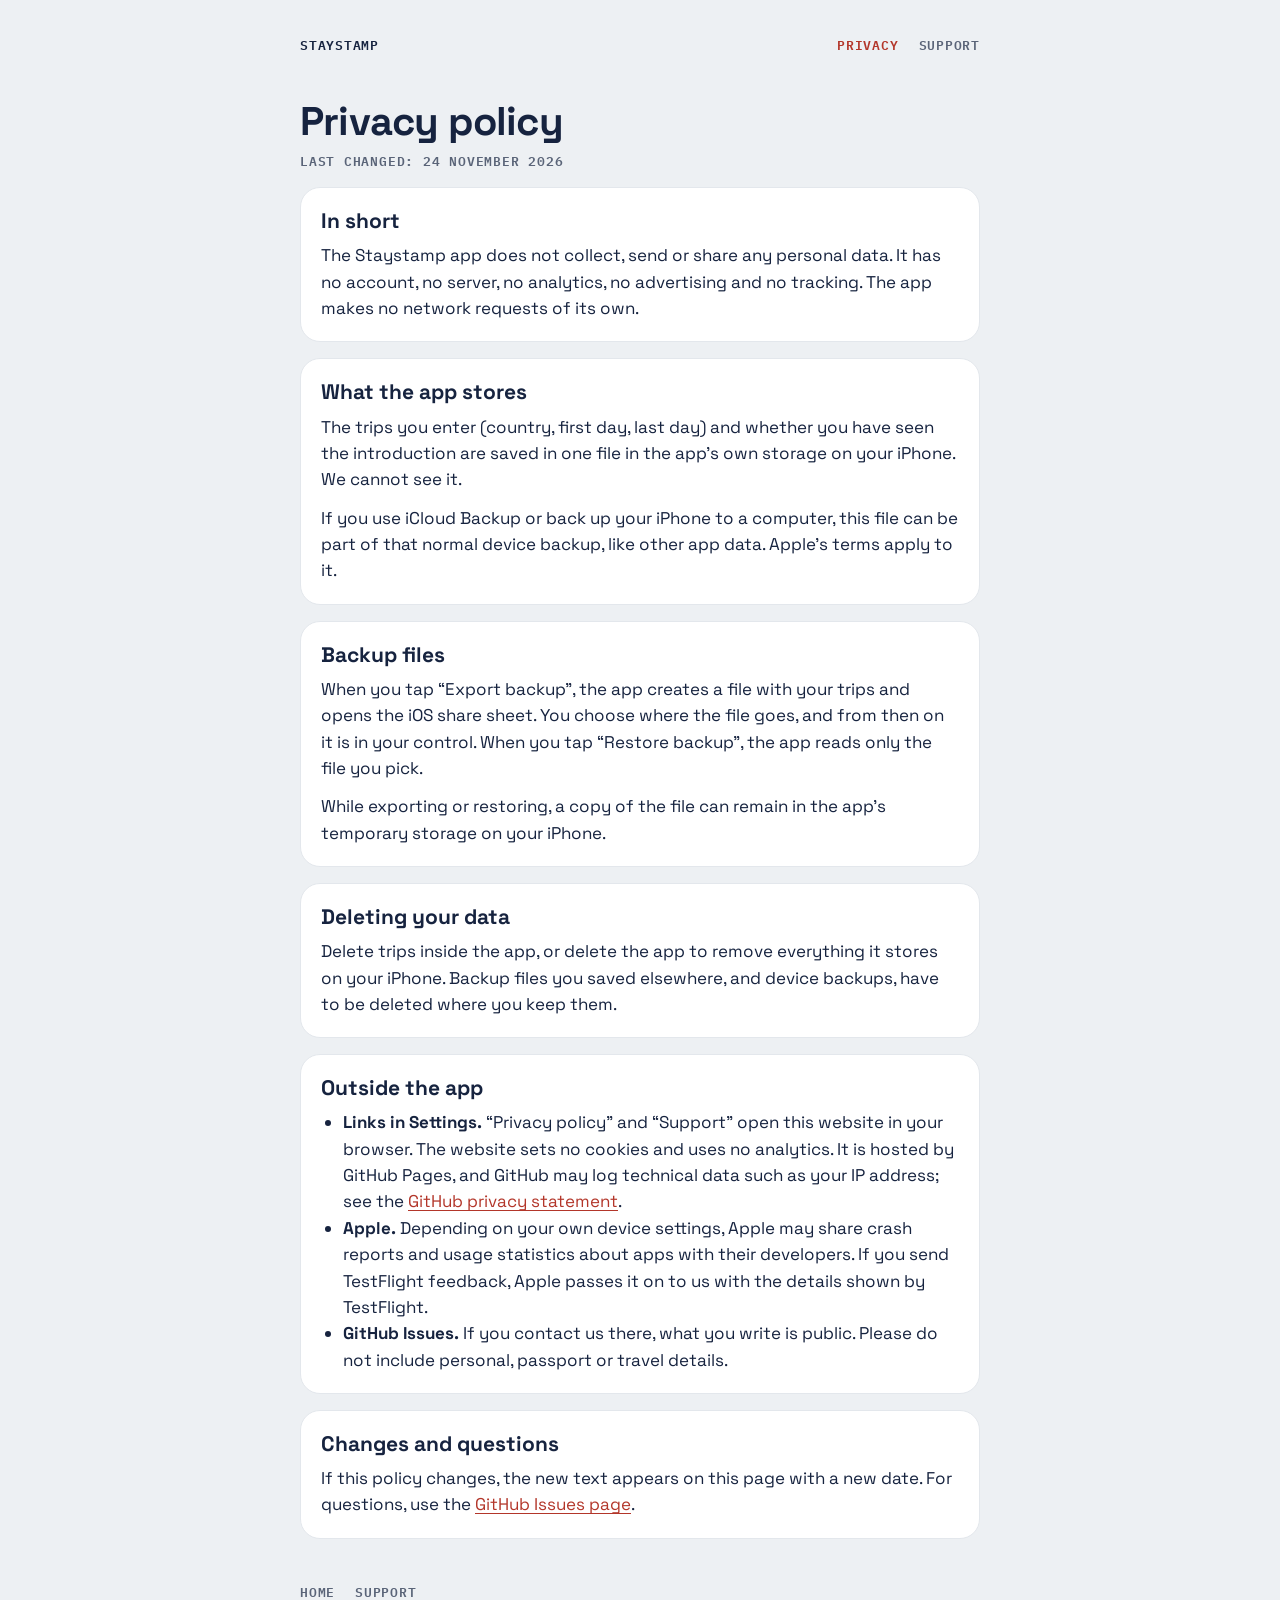
==== privacy.html @ c01c08ab "Ana sayfa, gizlilik politikası, destek sayfası ve kontrol işi" ====
<!doctype html>
<html lang="en">
<head>
  <meta charset="utf-8">
  <meta name="viewport" content="width=device-width, initial-scale=1">
  <meta name="description" content="Privacy policy of the Staystamp iPhone app: no personal data is collected, sent or shared.">
  <title>Staystamp privacy policy</title>
  <link rel="icon" href="icon.png">
  <link rel="stylesheet" href="style.css">
</head>
<body>
<div class="page">
  <header>
    <a class="brand" href="index.html">Staystamp</a>
    <nav aria-label="Pages">
      <a href="privacy.html" aria-current="page">Privacy</a>
      <a href="support.html">Support</a>
    </nav>
  </header>
  <main>
    <h1>Privacy policy</h1>
    <p class="meta">Last changed: 24 November 2026</p>

    <section>
      <h2>In short</h2>
      <p>The Staystamp app does not collect, send or share any personal data. It has no account, no server, no analytics, no advertising and no tracking. The app makes no network requests of its own.</p>
    </section>

    <section>
      <h2>What the app stores</h2>
      <p>The trips you enter (country, first day, last day) and whether you have seen the introduction are saved in one file in the app’s own storage on your iPhone. We cannot see it.</p>
      <p>If you use iCloud Backup or back up your iPhone to a computer, this file can be part of that normal device backup, like other app data. Apple’s terms apply to it.</p>
    </section>

    <section>
      <h2>Backup files</h2>
      <p>When you tap “Export backup”, the app creates a file with your trips and opens the iOS share sheet. You choose where the file goes, and from then on it is in your control. When you tap “Restore backup”, the app reads only the file you pick.</p>
      <p>While exporting or restoring, a copy of the file can remain in the app’s temporary storage on your iPhone.</p>
    </section>

    <section>
      <h2>Deleting your data</h2>
      <p>Delete trips inside the app, or delete the app to remove everything it stores on your iPhone. Backup files you saved elsewhere, and device backups, have to be deleted where you keep them.</p>
    </section>

    <section>
      <h2>Outside the app</h2>
      <ul>
        <li><strong>Links in Settings.</strong> “Privacy policy” and “Support” open this website in your browser. The website sets no cookies and uses no analytics. It is hosted by GitHub Pages, and GitHub may log technical data such as your IP address; see the <a href="https://docs.github.com/en/site-policy/privacy-policies/github-general-privacy-statement">GitHub privacy statement</a>.</li>
        <li><strong>Apple.</strong> Depending on your own device settings, Apple may share crash reports and usage statistics about apps with their developers. If you send TestFlight feedback, Apple passes it on to us with the details shown by TestFlight.</li>
        <li><strong>GitHub Issues.</strong> If you contact us there, what you write is public. Please do not include personal, passport or travel details.</li>
      </ul>
    </section>

    <section>
      <h2>Changes and questions</h2>
      <p>If this policy changes, the new text appears on this page with a new date. For questions, use the <a href="https://github.com/ardayldz8/staystamp-site/issues">GitHub Issues page</a>.</p>
    </section>
  </main>
  <footer>
    <a href="index.html">Home</a>
    <a href="support.html">Support</a>
  </footer>
</div>
</body>
</html>
---- style.css ----
@font-face { font-family: "Space Grotesk"; font-weight: 400; font-display: swap; src: url("fonts/SpaceGrotesk_400Regular.ttf"); }
@font-face { font-family: "Space Grotesk"; font-weight: 700; font-display: swap; src: url("fonts/SpaceGrotesk_700Bold.ttf"); }
@font-face { font-family: "IBM Plex Mono"; font-weight: 600; font-display: swap; src: url("fonts/IBMPlexMono_600SemiBold.ttf"); }

:root {
  color-scheme: light dark;
  --background: #edf0f3;
  --card: #ffffff;
  --ink: #16233f;
  --muted: #5a6478;
  --line: #e3e7ec;
  --red: #b3362a;
}

@media (prefers-color-scheme: dark) {
  :root {
    --background: #0f1626;
    --card: #18223a;
    --ink: #e9edf4;
    --muted: #9aa5b8;
    --line: #27324a;
    --red: #e0644f;
  }
}

* { box-sizing: border-box; }

body {
  margin: 0;
  padding: 24px 16px 48px;
  background: var(--background);
  color: var(--ink);
  font: 400 17px/1.55 "Space Grotesk", system-ui, sans-serif;
}

.page { max-width: 680px; margin: 0 auto; }

header, footer, .meta {
  color: var(--muted);
  font: 600 13px/1.5 "IBM Plex Mono", ui-monospace, monospace;
  letter-spacing: 0.06em;
  text-transform: uppercase;
}

header { display: flex; flex-wrap: wrap; align-items: center; justify-content: space-between; gap: 8px 24px; }
nav { display: flex; flex-wrap: wrap; gap: 0 20px; }
nav a, footer a { display: inline-block; padding: 12px 0; }
header a { text-decoration: none; }
header a[aria-current="page"] { color: var(--red); }
.brand { color: var(--ink); padding: 12px 0; }

h1 { margin: 32px 0 8px; font-size: 40px; line-height: 1.1; letter-spacing: -0.02em; text-wrap: balance; }
h2 { margin: 0 0 8px; font-size: 21px; line-height: 1.25; }
p, ul { margin: 0 0 12px; }
ul { padding-left: 22px; }
section > :last-child { margin-bottom: 0; }

a { color: var(--red); text-underline-offset: 3px; }
header a, footer a { color: var(--muted); }
a:focus-visible { outline: 2px solid var(--red); outline-offset: 3px; }

section { margin-top: 16px; padding: 20px; border: 1px solid var(--line); border-radius: 20px; background: var(--card); }
section.notice { border: 2px solid var(--red); }
section.notice h2 { color: var(--red); }

.stamp { display: block; width: 160px; height: 160px; margin: 32px 0 0; color: var(--red); }
.lead { font-size: 20px; line-height: 1.45; text-wrap: pretty; }
footer { margin-top: 32px; display: flex; flex-wrap: wrap; gap: 0 20px; }
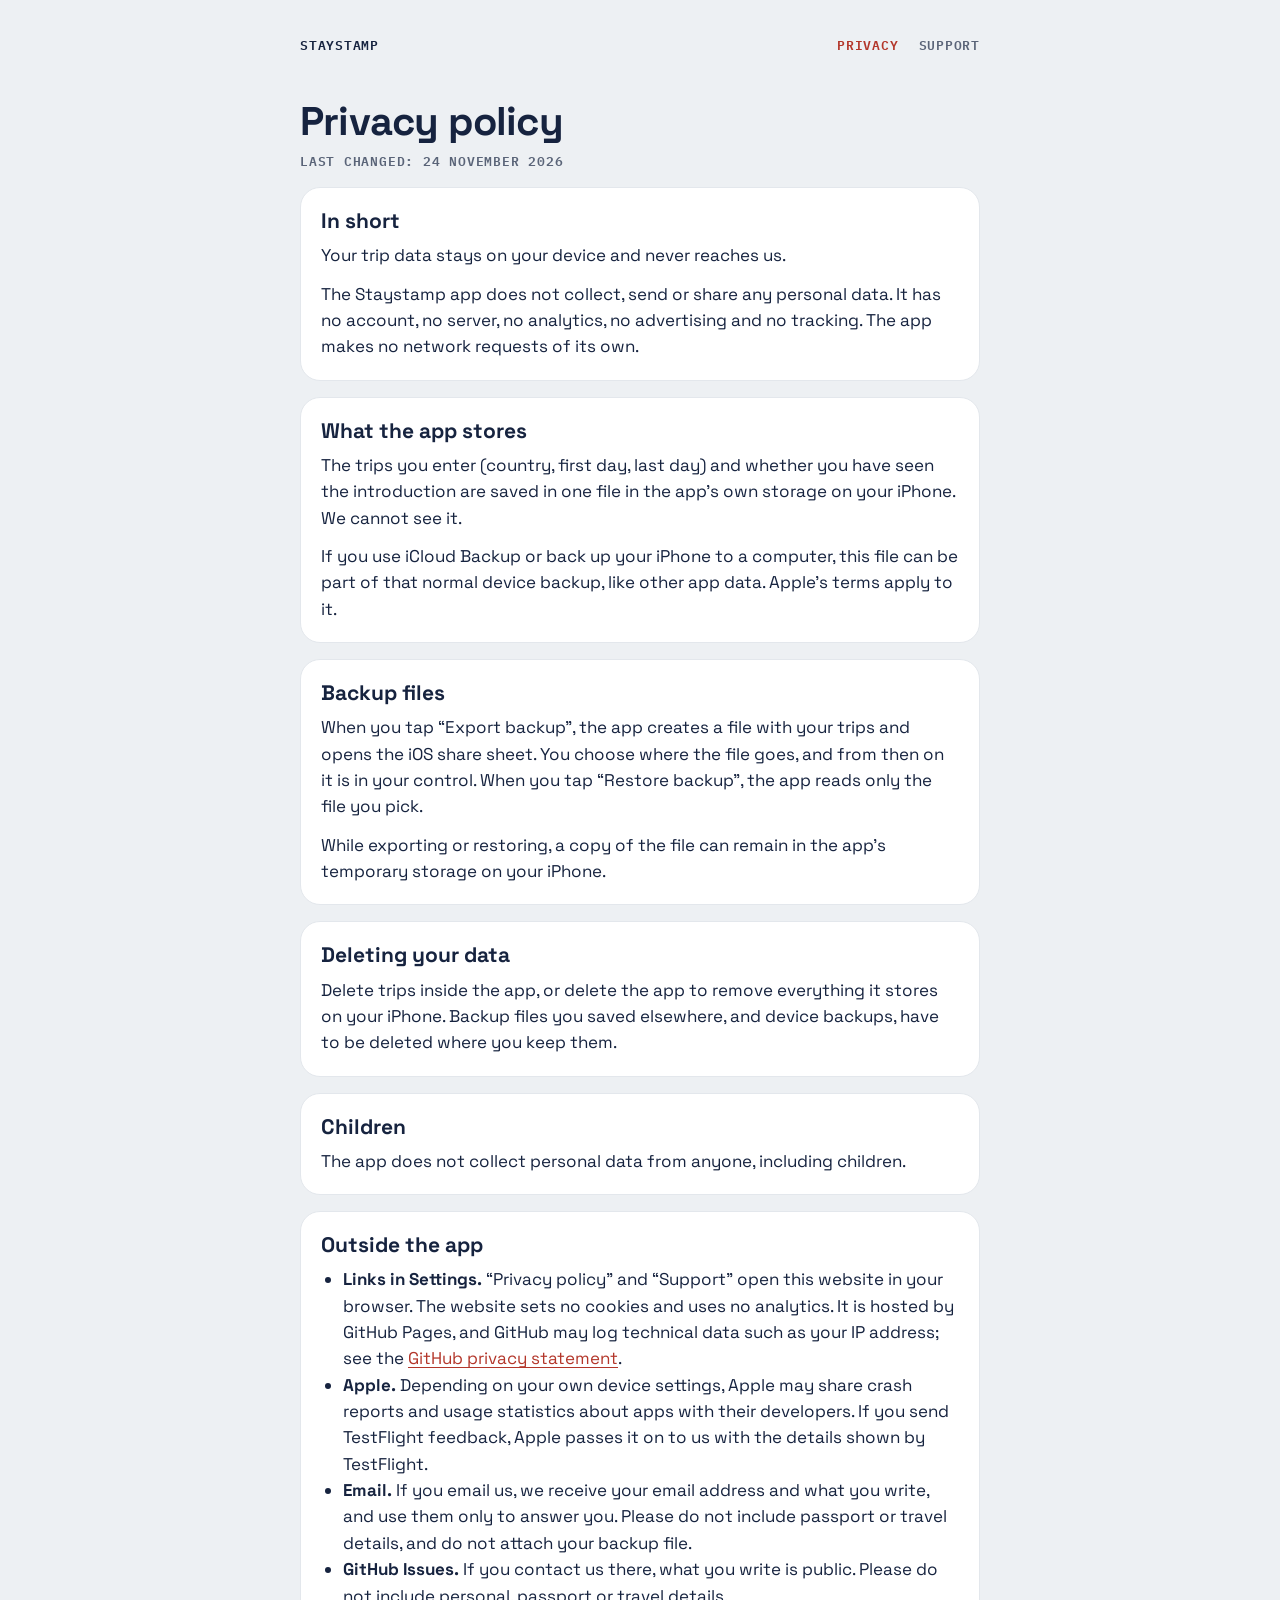
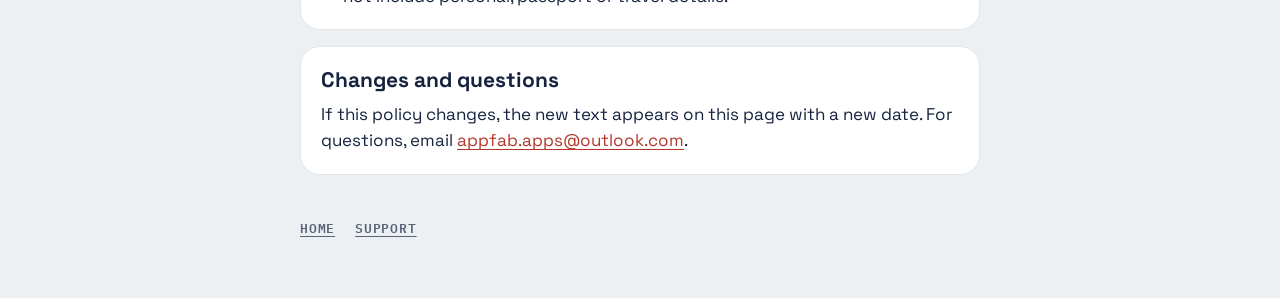
==== commit 5a6a6ca8: "Support email, clearer privacy text, new repository address" ====
--- a/privacy.html
+++ b/privacy.html
@@ -23,6 +23,7 @@
 
     <section>
       <h2>In short</h2>
+      <p>Your trip data stays on your device and never reaches us.</p>
       <p>The Staystamp app does not collect, send or share any personal data. It has no account, no server, no analytics, no advertising and no tracking. The app makes no network requests of its own.</p>
     </section>
 
@@ -44,17 +45,23 @@
     </section>
 
     <section>
+      <h2>Children</h2>
+      <p>The app does not collect personal data from anyone, including children.</p>
+    </section>
+
+    <section>
       <h2>Outside the app</h2>
       <ul>
         <li><strong>Links in Settings.</strong> “Privacy policy” and “Support” open this website in your browser. The website sets no cookies and uses no analytics. It is hosted by GitHub Pages, and GitHub may log technical data such as your IP address; see the <a href="https://docs.github.com/en/site-policy/privacy-policies/github-general-privacy-statement">GitHub privacy statement</a>.</li>
         <li><strong>Apple.</strong> Depending on your own device settings, Apple may share crash reports and usage statistics about apps with their developers. If you send TestFlight feedback, Apple passes it on to us with the details shown by TestFlight.</li>
+        <li><strong>Email.</strong> If you email us, we receive your email address and what you write, and use them only to answer you. Please do not include passport or travel details, and do not attach your backup file.</li>
         <li><strong>GitHub Issues.</strong> If you contact us there, what you write is public. Please do not include personal, passport or travel details.</li>
       </ul>
     </section>
 
     <section>
       <h2>Changes and questions</h2>
-      <p>If this policy changes, the new text appears on this page with a new date. For questions, use the <a href="https://github.com/ardayldz8/staystamp-site/issues">GitHub Issues page</a>.</p>
+      <p>If this policy changes, the new text appears on this page with a new date. For questions, email <a href="mailto:appfab.apps@outlook.com">appfab.apps@outlook.com</a>.</p>
     </section>
   </main>
   <footer>
